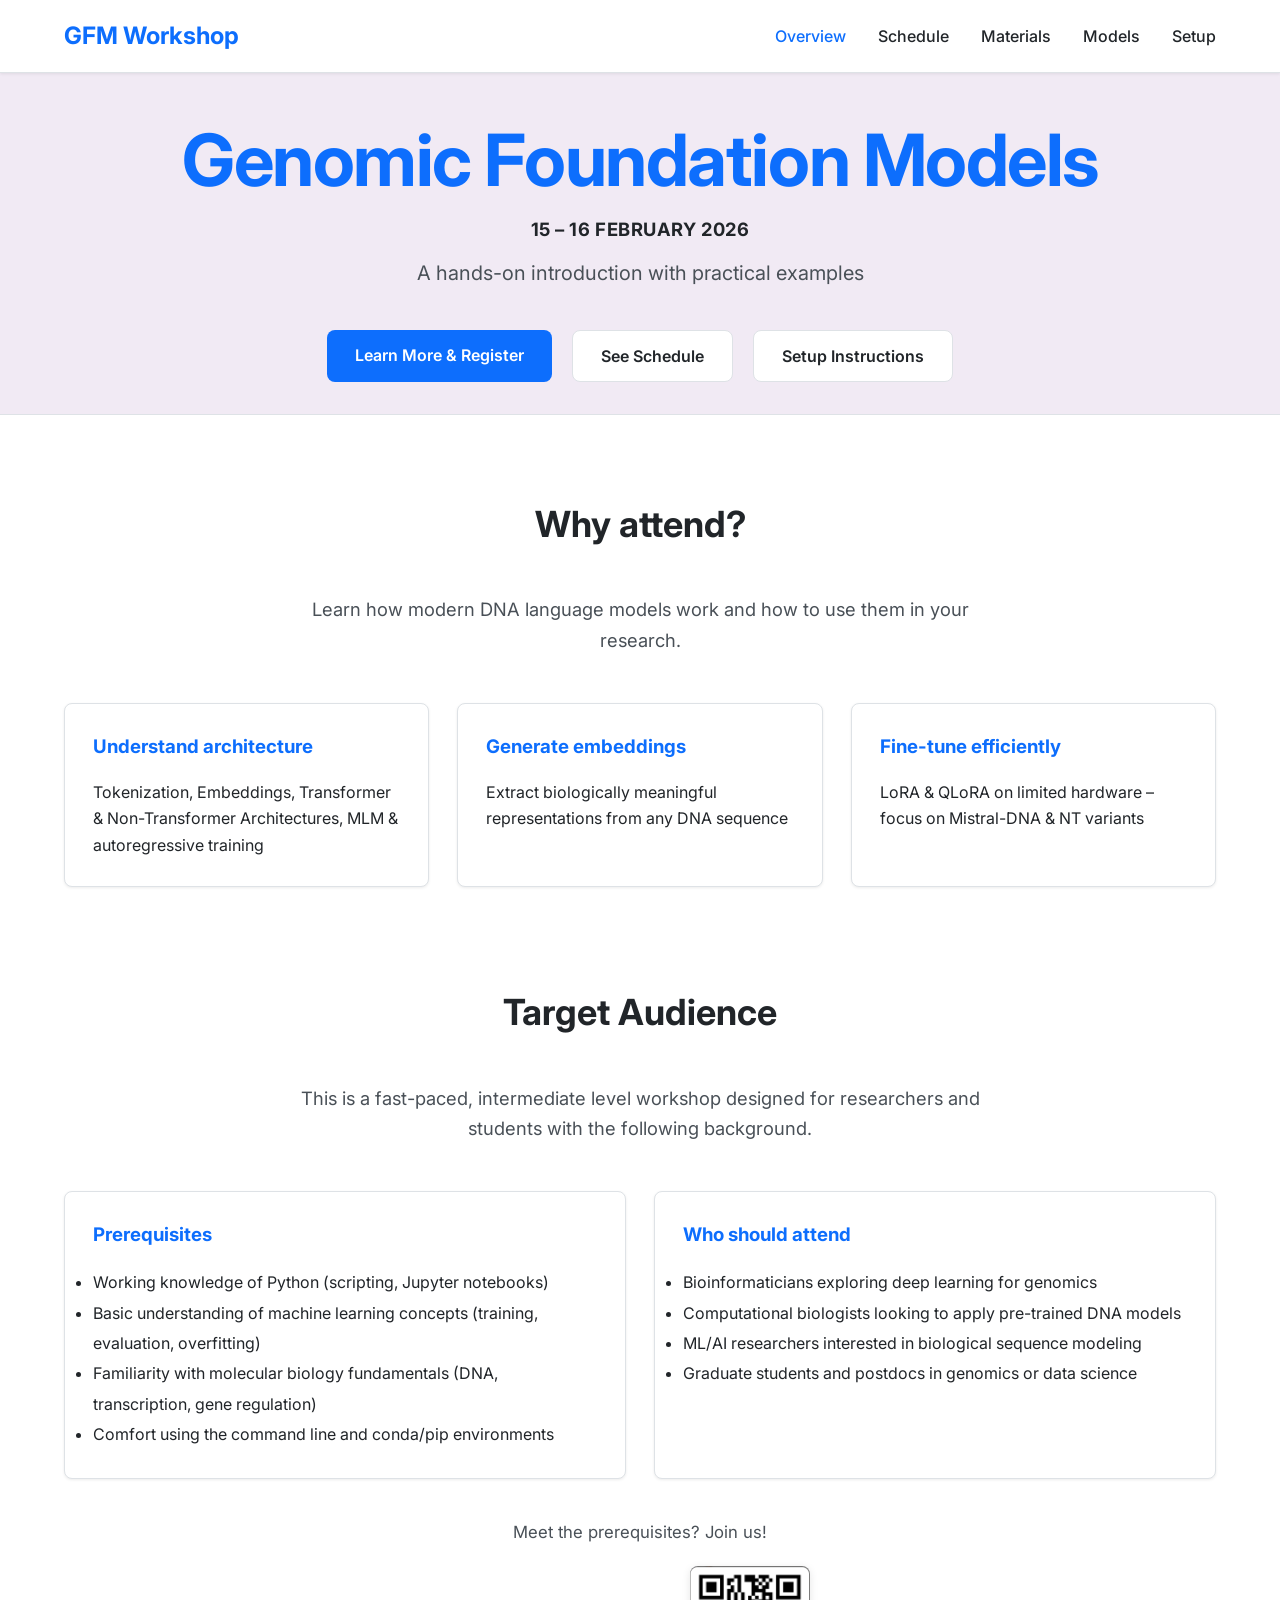
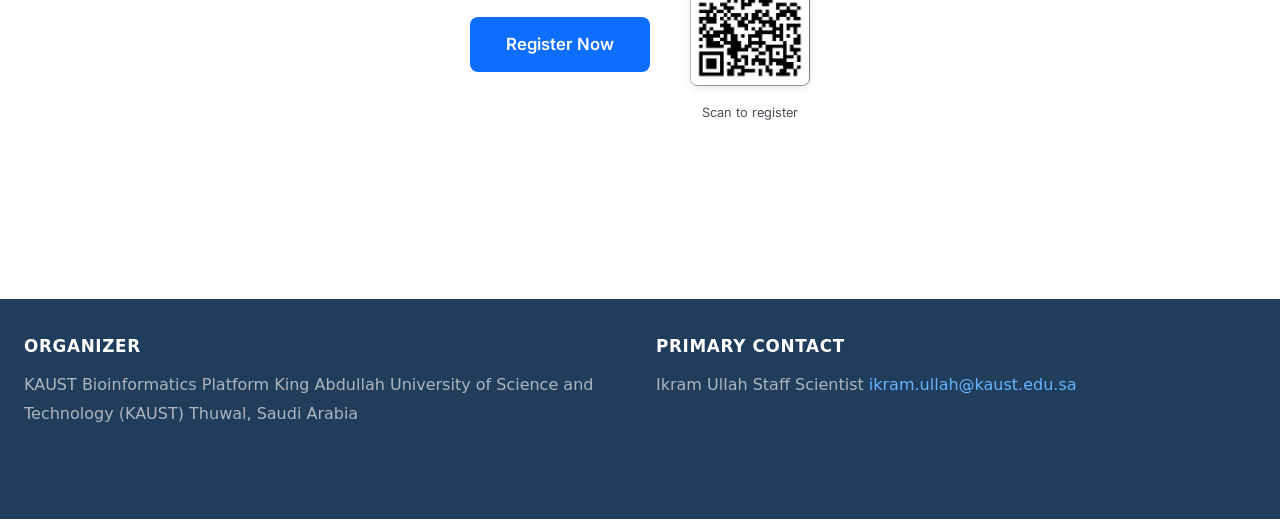
==== docs/index.html @ d3a3a829 "Adding GFM course material" ====
<!DOCTYPE html>
<html lang="en">
<head>
  <meta charset="UTF-8" />
  <meta name="viewport" content="width=device-width, initial-scale=1.0"/>
  <title>Genomic Foundation Models Workshop | KAUST</title>
  <meta name="description" content="2-day hands-on workshop on genomic foundation models – DNABERT-2, Nucleotide Transformer, Mistral-DNA, LoRA fine-tuning."/>
  <link rel="stylesheet" href="styles.css"/>
  <link rel="preconnect" href="https://fonts.googleapis.com">
  <link rel="preconnect" href="https://fonts.gstatic.com" crossorigin>
  <link href="https://fonts.googleapis.com/css2?family=Inter:wght@400;500;600;700&display=swap" rel="stylesheet">
</head>
<body>

<a href="#main" class="skip-link">Skip to main content</a>

<nav>
  <div class="nav-container">
    <div class="logo">GFM Workshop</div>
    <ul>
      <li><a href="index.html" class="active">Overview</a></li>
      <li><a href="schedule.html">Schedule</a></li>
      <li><a href="materials.html">Materials</a></li>
      <li><a href="models.html">Models</a></li>
      <li><a href="setup.html">Setup</a></li>
    </ul>
  </div>
</nav>

<section class="hero">
  <div class="container">
    <h1>Genomic Foundation Models</h1>
    <p class="date-line">15 – 16 February 2026</p>
    <p class="subtitle">A hands-on introduction with practical examples</p>
  
    <div class="cta-buttons">
      <a href="#target-audience" class="btn btn-primary">Learn More &amp; Register</a>
      <a href="schedule.html" class="btn btn-secondary">See Schedule</a>
      <a href="setup.html" class="btn btn-secondary">Setup Instructions</a>
    </div>
  </div>
</section>

<main id="main">

  <section>
    <div class="container">
      <h2>Why attend?</h2>
      <p class="section-subtitle">Learn how modern DNA language models work and how to use them in your research.</p>

      <div class="card-grid">
        <div class="card">
          <h3>Understand architecture</h3>
          <p>Tokenization, Embeddings, Transformer &amp; Non-Transformer Architectures, MLM &amp; autoregressive training</p>
        </div>
        <div class="card">
          <h3>Generate embeddings</h3>
          <p>Extract biologically meaningful representations from any DNA sequence</p>
        </div>
        <div class="card">
          <h3>Fine-tune efficiently</h3>
          <p>LoRA & QLoRA on limited hardware – focus on Mistral-DNA & NT variants</p>
        </div>
      </div>
    </div>
  </section>

  <section id="target-audience" style="padding-top: 1rem; scroll-margin-top: 4rem;">
    <div class="container">
      <h2>Target Audience</h2>
      <p class="section-subtitle">This is a fast-paced, intermediate level workshop designed for researchers and students with the following background.</p>

      <div class="card-grid">
        <div class="card">
          <h3>Prerequisites</h3>
          <ul style="line-height:1.9; margin-top:1rem;">
            <li>Working knowledge of Python (scripting, Jupyter notebooks)</li>
            <li>Basic understanding of machine learning concepts (training, evaluation, overfitting)</li>
            <li>Familiarity with molecular biology fundamentals (DNA, transcription, gene regulation)</li>
            <li>Comfort using the command line and conda/pip environments</li>
          </ul>
        </div>
        <div class="card">
          <h3>Who should attend</h3>
          <ul style="line-height:1.9; margin-top:1rem;">
            <li>Bioinformaticians exploring deep learning for genomics</li>
            <li>Computational biologists looking to apply pre-trained DNA models</li>
            <li>ML/AI researchers interested in biological sequence modeling</li>
            <li>Graduate students and postdocs in genomics or data science</li>
          </ul>
        </div>
      </div>

      <div style="text-align:center; margin-top:2.5rem;">
        <p style="font-size:1.05rem; color:var(--color-text-light); margin-bottom:1.25rem;">Meet the prerequisites? Join us!</p>
        <div style="display:flex; align-items:center; justify-content:center; gap:2.5rem; flex-wrap:wrap;">
          <a href="https://forms.office.com/r/J6aNQQM4vn" target="_blank" class="btn btn-primary" style="font-size:1.05rem; padding:0.85rem 2.25rem;">Register Now</a>
          <div style="text-align:center;">
            <img src="qr-gfm.png" alt="QR code for registration" style="width:120px; height:120px; border-radius:8px; box-shadow:0 2px 8px rgba(0,0,0,0.1);">
            <p style="font-size:0.8rem; color:var(--color-text-light); margin-top:0.5rem;">Scan to register</p>
          </div>
        </div>
      </div>
    </div>
  </section>

</main>

<iframe src="footer.html" style="border: none; width: 100%; height: 220px; overflow: hidden; background: #0d1b2a; margin-top: 6rem;"></iframe>

</body>
</html>
---- docs/styles.css ----
/* ==========================================================================
   Modernized GFM Workshop style – 2026 edition
   ========================================================================== */

:root {
  --color-primary:    #0d6efd;      /* bootstrap-like blue, trust */
  --color-primary-d:  #0b5ed7;
  --color-accent:     #198754;      /* success green – biology/life-sciences feel */
  --color-accent-d:   #157347;
  --color-text:       #212529;
  --color-text-light: #495057;
  --color-bg:         #ffffff;
  --color-bg-light:   #f8f9fa;
  --color-border:     #dee2e6;
  --radius:           8px;
  --shadow-sm:        0 1px 3px rgba(0,0,0,0.08);
  --shadow-md:        0 4px 12px rgba(0,0,0,0.10);
}

* {
  margin: 0;
  padding: 0;
  box-sizing: border-box;
}

html {
  scroll-behavior: smooth;
}

body {
  font-family: 'Inter', system-ui, sans-serif;
  line-height: 1.65;
  color: var(--color-text);
  background: var(--color-bg);
}

.skip-link {
  position: absolute;
  top: -100px;
  left: 0;
  background: var(--color-primary);
  color: white;
  padding: 0.5rem 1rem;
  z-index: 9999;
}
.skip-link:focus { top: 0; }

nav {
  position: sticky;
  top: 0;
  background: white;
  border-bottom: 1px solid var(--color-border);
  z-index: 1000;
  box-shadow: var(--shadow-sm);
}

.nav-container {
  max-width: 1200px;
  margin: 0 auto;
  padding: 1rem 1.5rem;
  display: flex;
  justify-content: space-between;
  align-items: center;
}

.logo {
  font-size: 1.5rem;
  font-weight: 700;
  color: var(--color-primary);
}

nav ul {
  display: flex;
  gap: 2rem;
  list-style: none;
}

nav a {
  color: var(--color-text);
  text-decoration: none;
  font-weight: 500;
  transition: color 0.15s;
}

nav a:hover,
nav a.active { color: var(--color-primary); }

.hero {
  background: #f1eaf4;
  border-bottom: 1px solid var(--color-border);
  padding: 3rem 1.5rem 2rem;
  text-align: center;
}

.hero h1 {
  font-size: clamp(2.8rem, 7vw, 4.5rem);
  margin-bottom: 1rem;
  color: var(--color-primary);
  line-height: 1.08;
  font-weight: 700;
  letter-spacing: -0.02em;
}

.hero .date-line {
  font-size: 1.15rem;
  font-weight: 700;
  color: var(--color-text);
  margin-bottom: 0.75rem;
  letter-spacing: 0.03em;
  text-transform: uppercase;
}

.hero .subtitle {
  font-size: 1.25rem;
  color: var(--color-text-light);
  margin-bottom: 2.5rem;
  max-width: 600px;
  margin-left: auto;
  margin-right: auto;
}

.cta-buttons {
  display: flex;
  gap: 1.25rem;
  justify-content: center;
  flex-wrap: wrap;
}

.btn {
  display: inline-block;
  padding: 0.75rem 1.75rem;
  border-radius: var(--radius);
  font-weight: 600;
  text-decoration: none;
  transition: all 0.2s;
}

.btn-primary {
  background: var(--color-primary);
  color: white;
}

.btn-primary:hover {
  background: var(--color-primary-d);
  transform: translateY(-1px);
}

.btn-secondary {
  background: white;
  border: 1px solid var(--color-border);
  color: var(--color-text);
}

.btn-secondary:hover {
  border-color: var(--color-primary);
  color: var(--color-primary);
}

.container {
  max-width: 1200px;
  margin: 0 auto;
  padding: 0 1.5rem;
}

section {
  padding: 5rem 0;
}

h2 {
  font-size: 2.25rem;
  margin-bottom: 2.5rem;
  text-align: center;
  color: var(--color-text);
}

.section-subtitle {
  text-align: center;
  color: var(--color-text-light);
  margin-bottom: 3rem;
  font-size: 1.15rem;
  max-width: 720px;
  margin-left: auto;
  margin-right: auto;
}

.card-grid {
  display: grid;
  grid-template-columns: repeat(auto-fit, minmax(320px, 1fr));
  gap: 1.75rem;
}

.card {
  background: white;
  border: 1px solid var(--color-border);
  border-radius: var(--radius);
  padding: 1.75rem;
  box-shadow: var(--shadow-sm);
  transition: all 0.2s;
}

.card:hover {
  transform: translateY(-4px);
  box-shadow: var(--shadow-md);
  border-color: var(--color-primary);
}

.card h3 {
  margin-bottom: 1rem;
  color: var(--color-primary);
}

footer {
  background: #0d1b2a;
  color: #adb5bd;
  padding: 4rem 1.5rem 2rem;
  margin-top: 6rem;
}

.footer-content {
  max-width: 1200px;
  margin: 0 auto;
  display: grid;
  grid-template-columns: repeat(auto-fit, minmax(240px, 1fr));
  gap: 3rem;
}

.footer-bottom {
  text-align: center;
  margin-top: 3rem;
  padding-top: 2rem;
  border-top: 1px solid #343a40;
  font-size: 0.95rem;
}

/* ==========================================================================
   Responsive
   ========================================================================== */

@media (max-width: 768px) {
  .hero { padding: 6rem 1rem 4rem; }
  .hero h1 { font-size: 2.8rem; }
  nav ul { gap: 1.25rem; font-size: 0.95rem; }
  .card-grid { grid-template-columns: 1fr; }
}
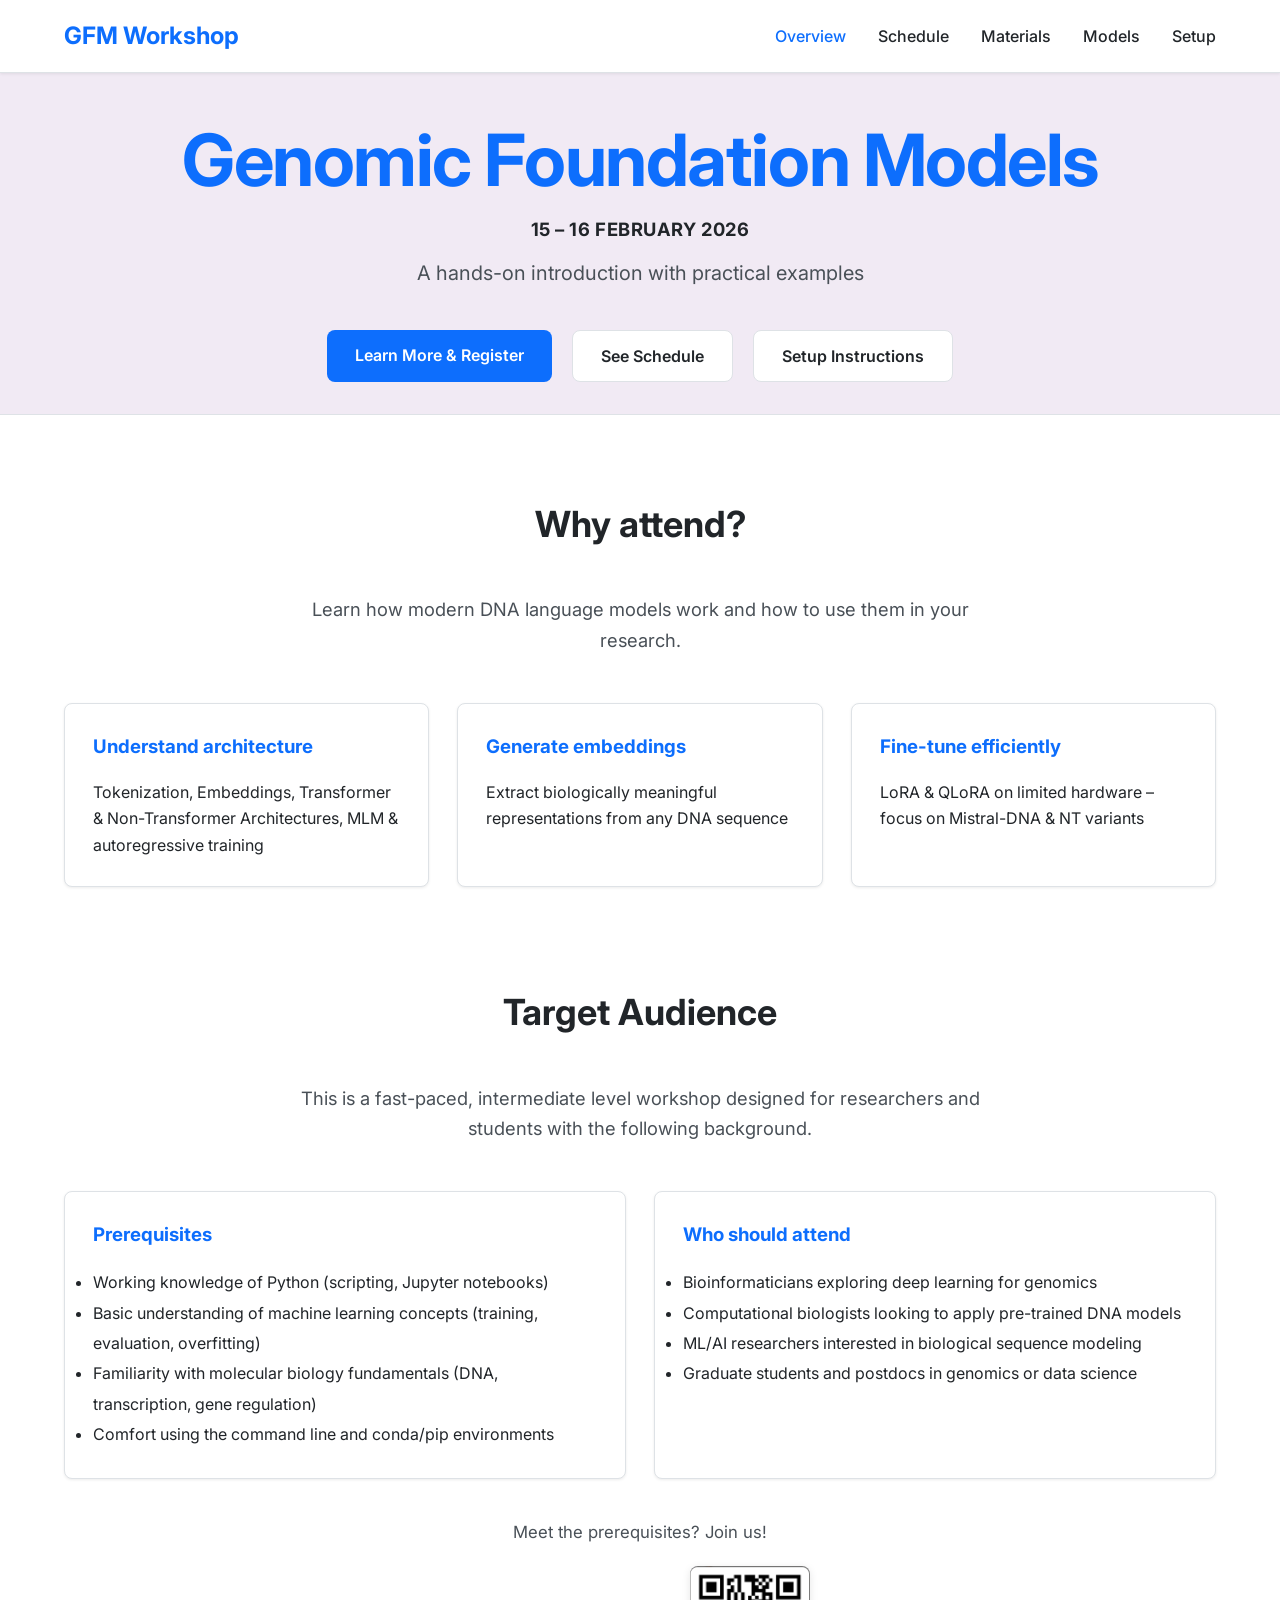
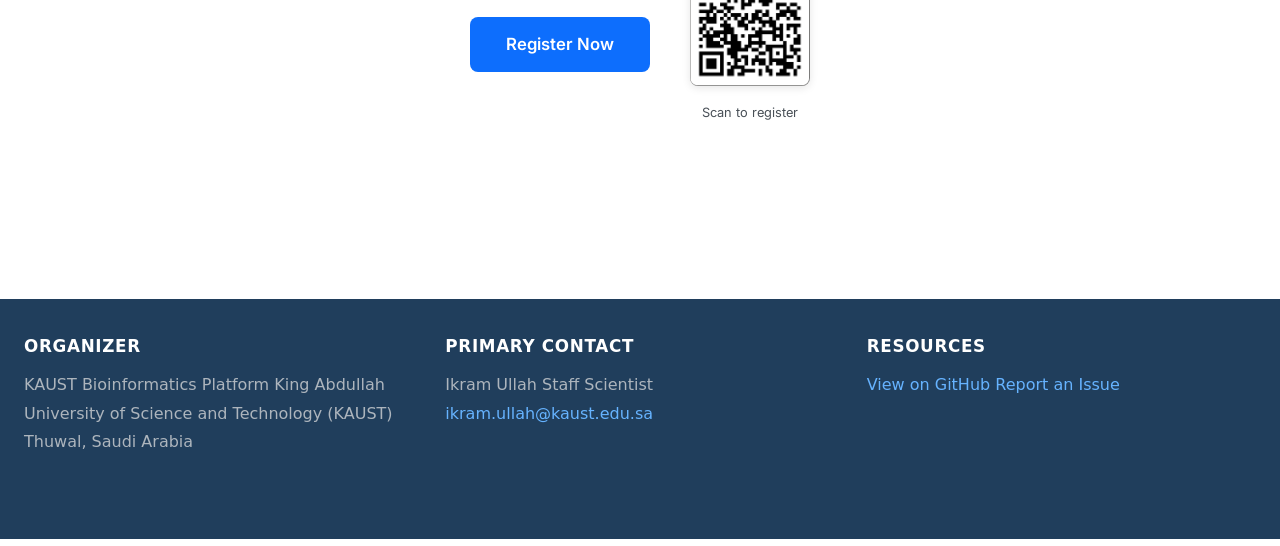
==== commit 6d1a9ee2: "Add cross-links between GitHub repo and website, and MS Forms CSV - Add website badge to README.md l" ====
--- a/docs/index.html
+++ b/docs/index.html
@@ -106,7 +106,7 @@
 
 </main>
 
-<iframe src="footer.html" style="border: none; width: 100%; height: 220px; overflow: hidden; background: #0d1b2a; margin-top: 6rem;"></iframe>
+<iframe src="footer.html" style="border: none; width: 100%; height: 240px; overflow: hidden; background: #0d1b2a; margin-top: 6rem;"></iframe>
 
 </body>
 </html>
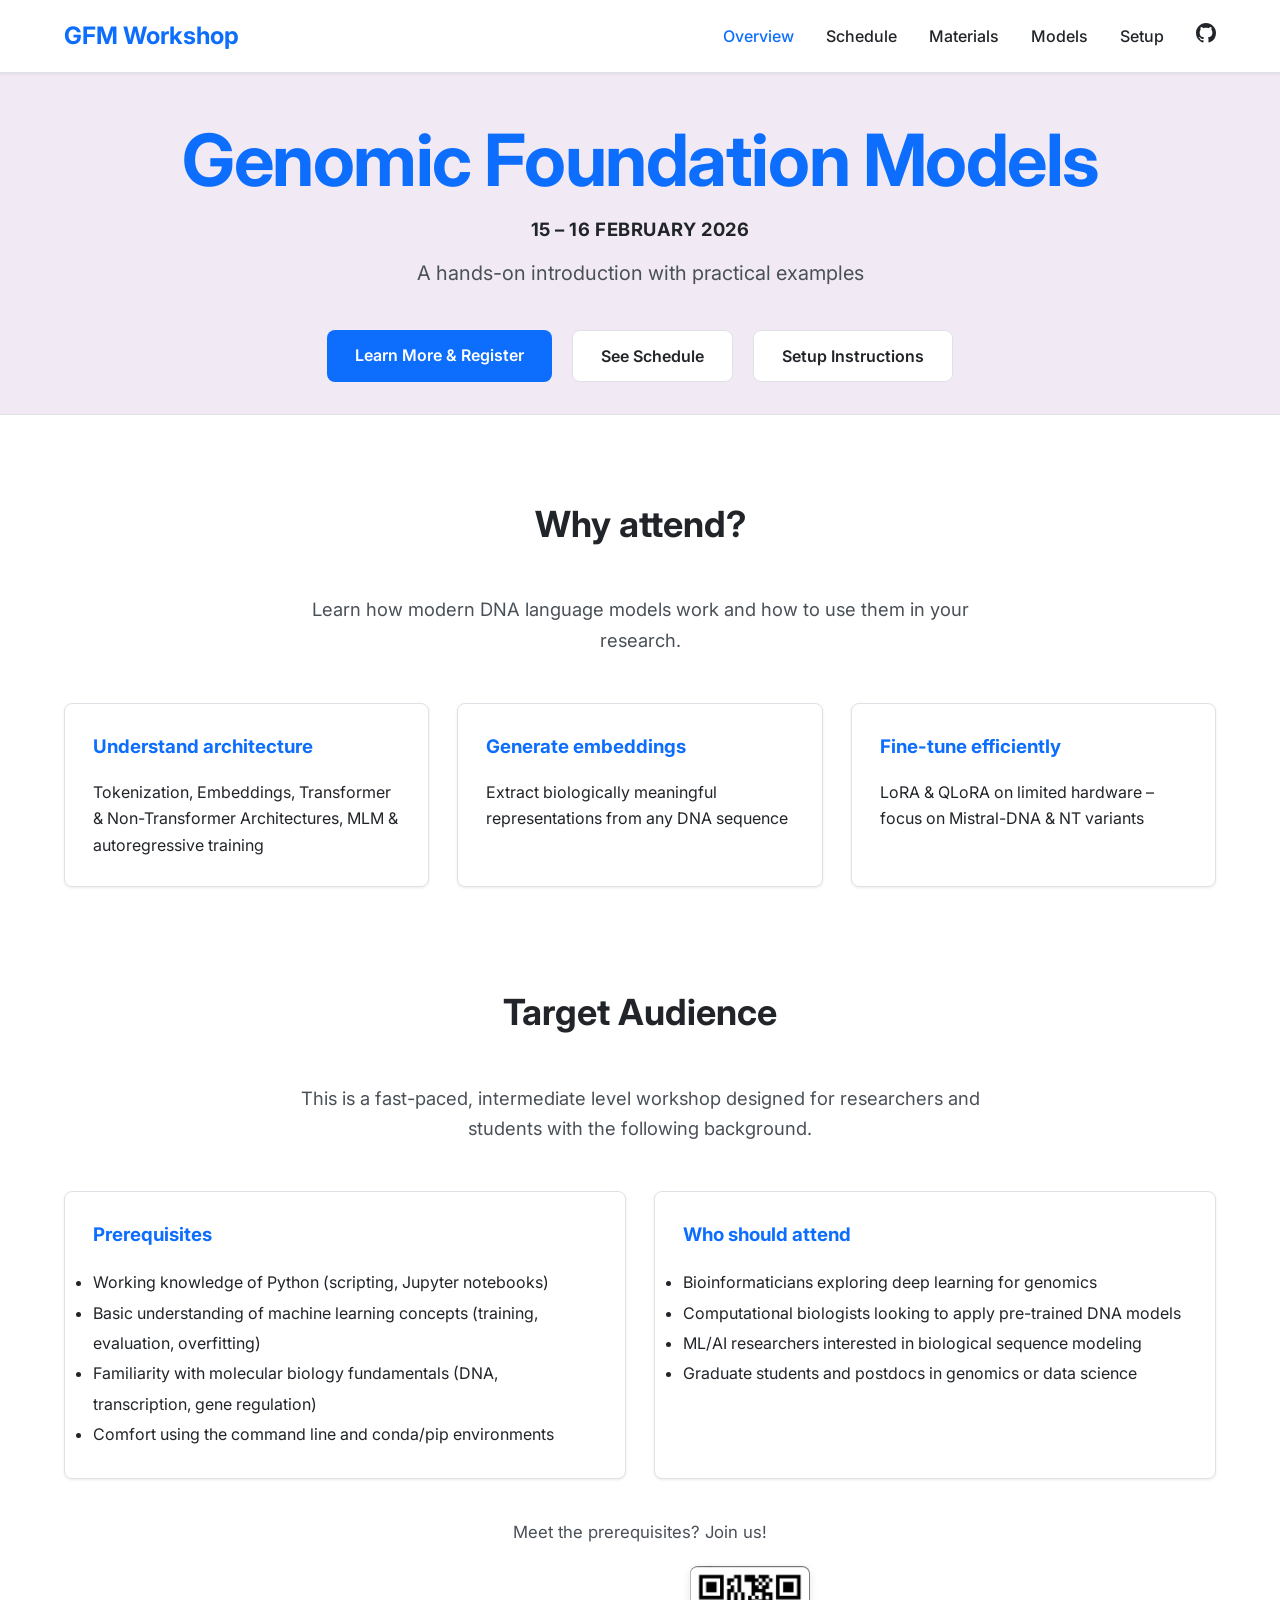
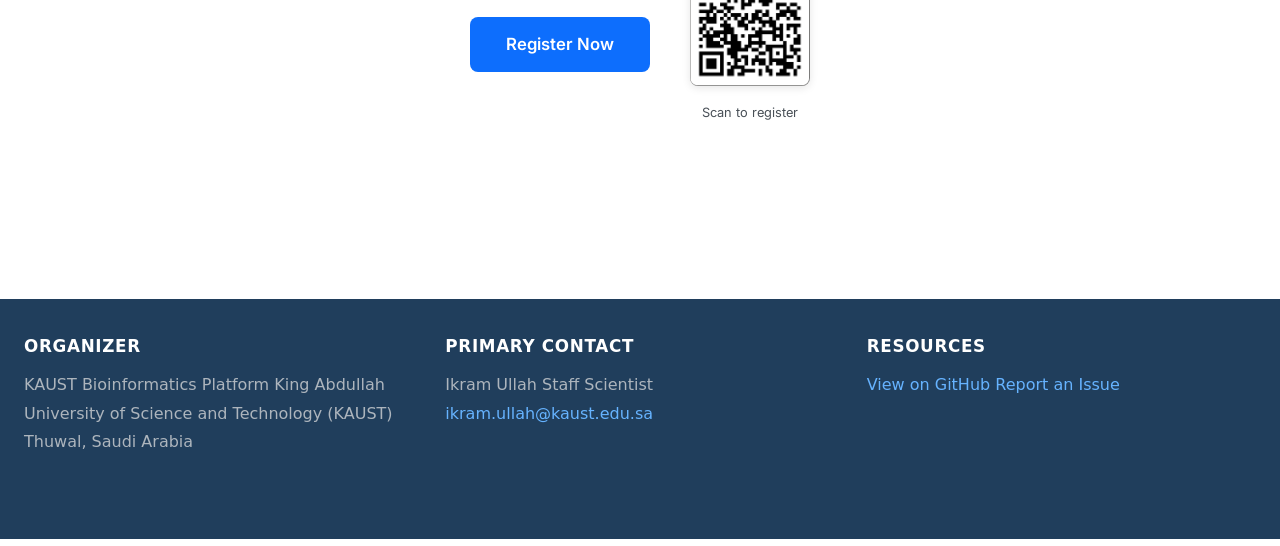
==== commit 904bc346: "Add GitHub icon to navbar across all pages" ====
--- a/docs/index.html
+++ b/docs/index.html
@@ -23,6 +23,7 @@
       <li><a href="materials.html">Materials</a></li>
       <li><a href="models.html">Models</a></li>
       <li><a href="setup.html">Setup</a></li>
+      <li><a href="https://github.com/bioinfo-kaust/gfm-workshop" target="_blank" rel="noopener noreferrer" aria-label="View on GitHub" style="display:flex;align-items:center;color:var(--color-text);transition:color 0.15s;"><svg xmlns="http://www.w3.org/2000/svg" width="20" height="20" viewBox="0 0 24 24" fill="currentColor" aria-hidden="true"><path d="M12 0C5.37 0 0 5.37 0 12c0 5.31 3.435 9.795 8.205 11.385.6.105.825-.255.825-.57 0-.285-.015-1.23-.015-2.235-3.015.555-3.795-.735-4.035-1.41-.135-.345-.72-1.41-1.23-1.695-.42-.225-1.02-.78-.015-.795.945-.015 1.62.87 1.845 1.23 1.08 1.815 2.805 1.305 3.495.99.105-.78.42-1.305.765-1.605-2.67-.3-5.46-1.335-5.46-5.925 0-1.305.465-2.385 1.23-3.225-.12-.3-.54-1.53.12-3.18 0 0 1.005-.315 3.3 1.23.96-.27 1.98-.405 3-.405s2.04.135 3 .405c2.295-1.56 3.3-1.23 3.3-1.23.66 1.65.24 2.88.12 3.18.765.84 1.23 1.905 1.23 3.225 0 4.605-2.805 5.625-5.475 5.925.435.375.81 1.095.81 2.22 0 1.605-.015 2.895-.015 3.3 0 .315.225.69.825.57A12.02 12.02 0 0024 12c0-6.63-5.37-12-12-12z"/></svg></a></li>
     </ul>
   </div>
 </nav>
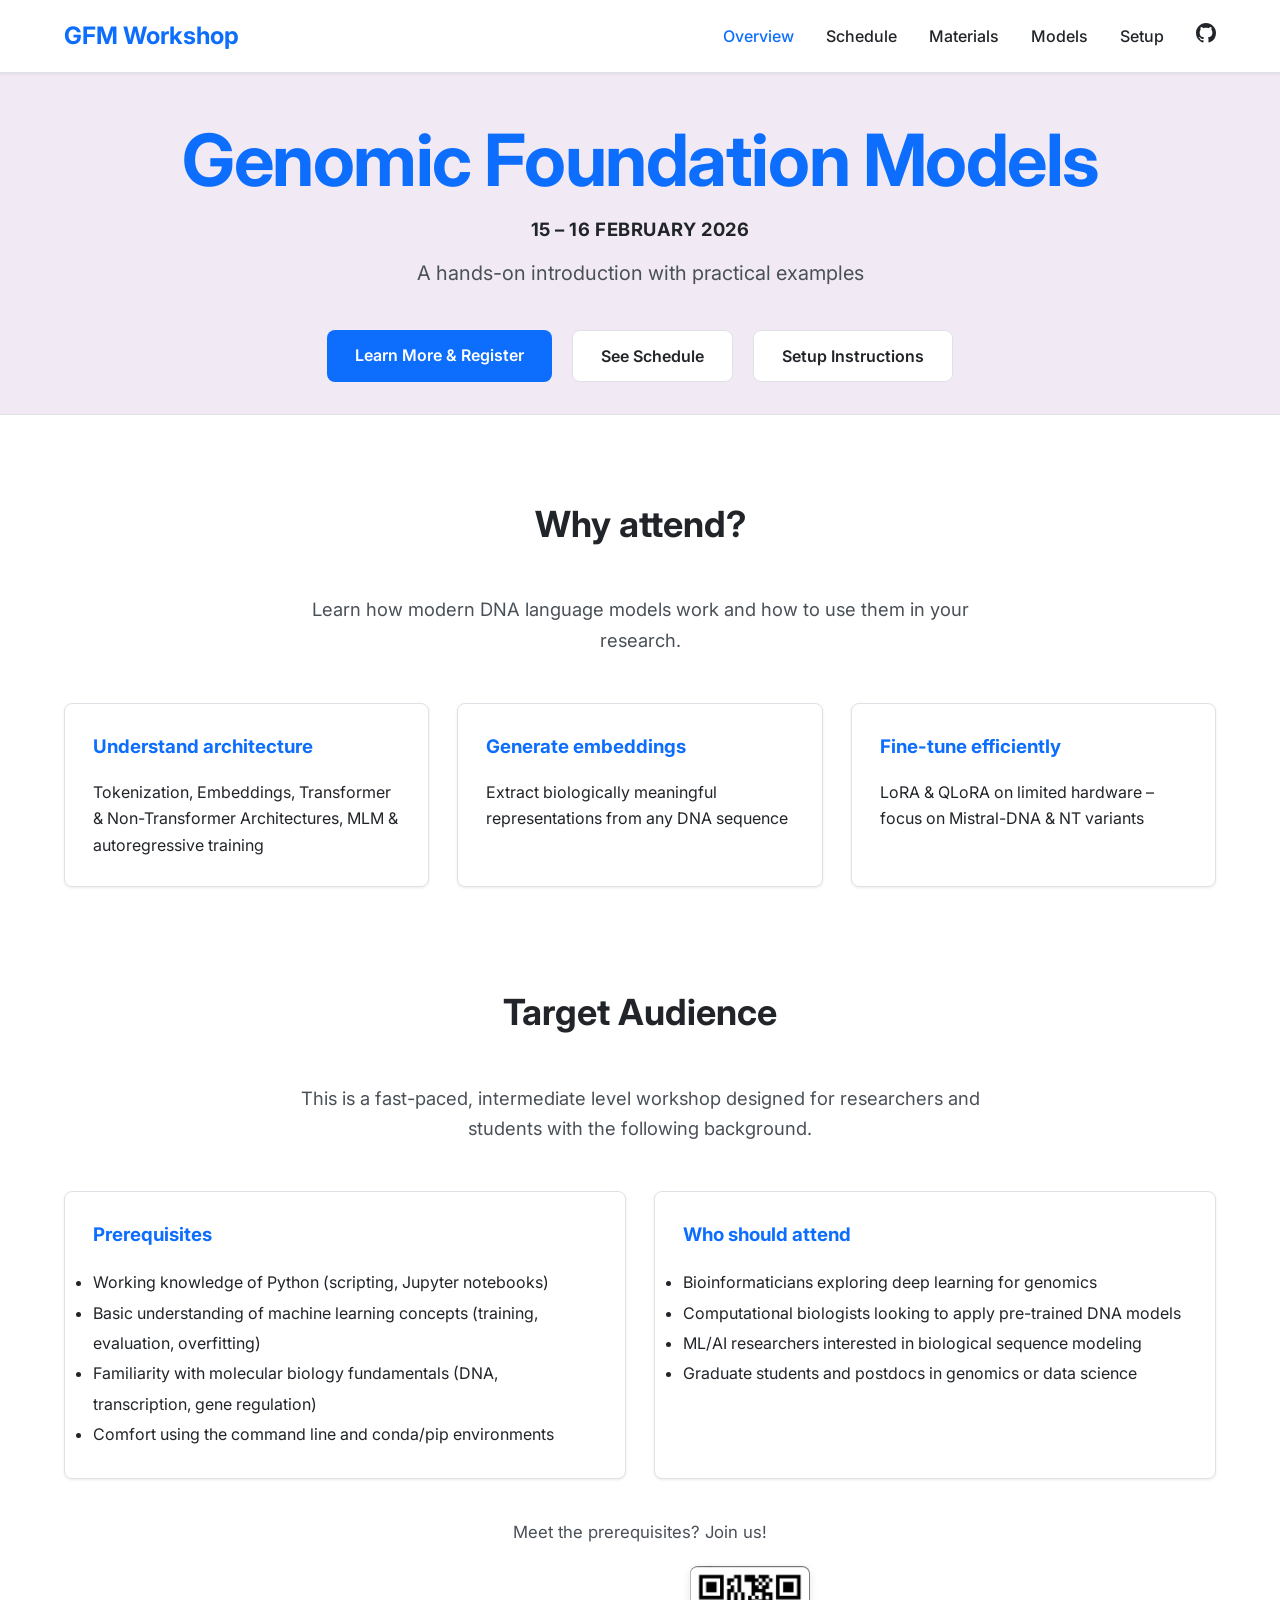
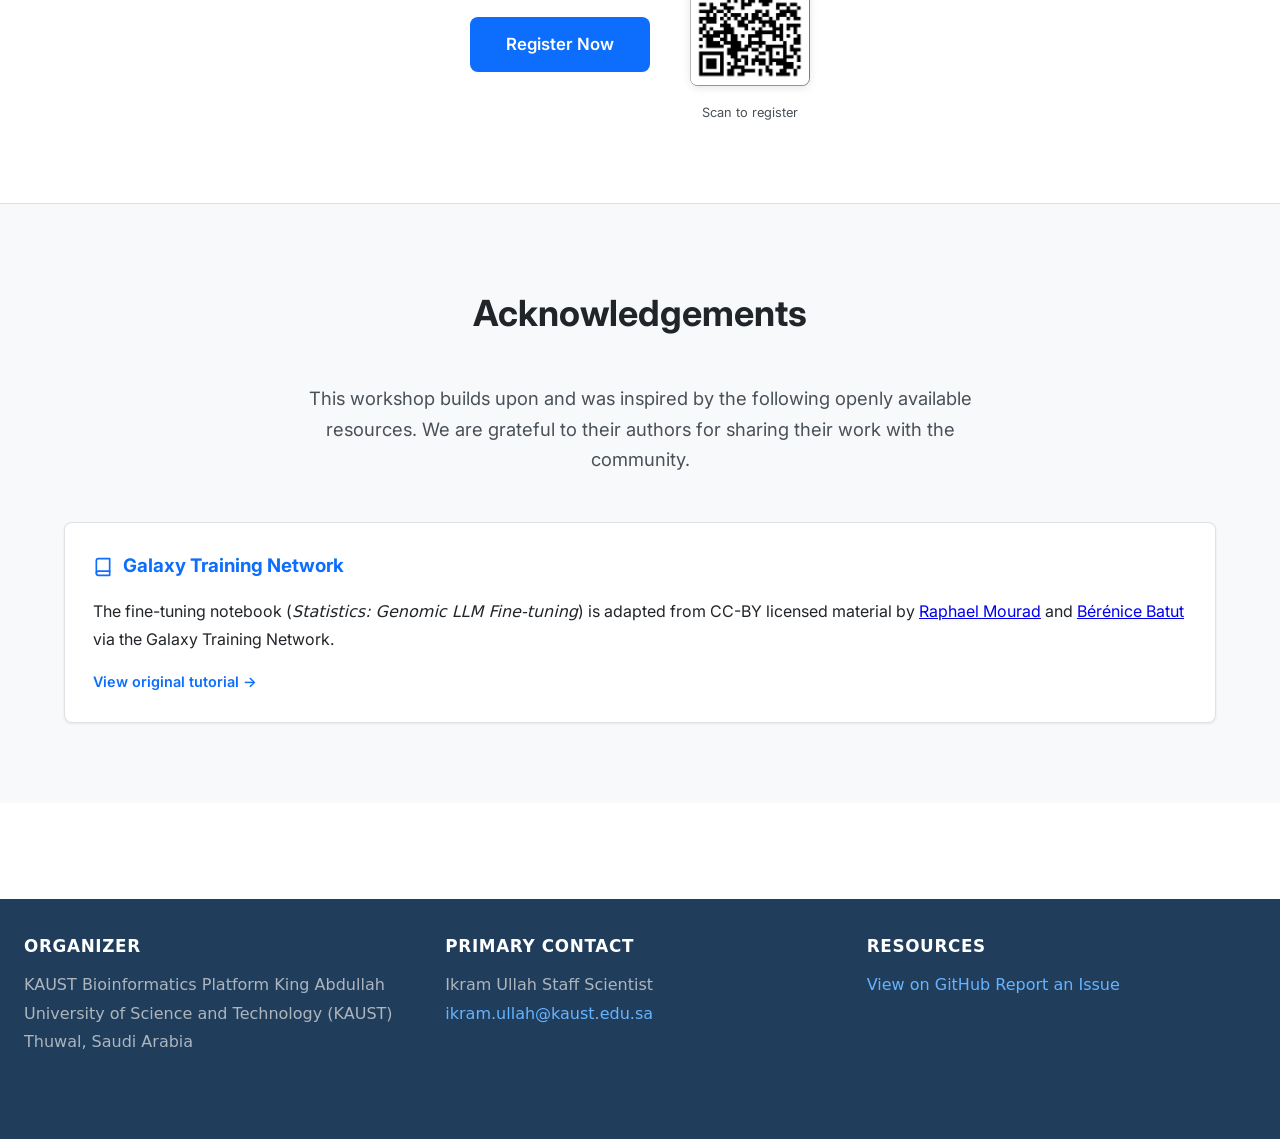
==== commit 752668d0: "Add acknowledgements section to index page Credits Galaxy Training Network (CC BY) tutorial on genom" ====
--- a/docs/index.html
+++ b/docs/index.html
@@ -105,6 +105,32 @@
     </div>
   </section>
 
+  <section style="background: var(--color-bg-light); border-top: 1px solid var(--color-border);">
+    <div class="container">
+      <h2>Acknowledgements</h2>
+      <p class="section-subtitle">This workshop builds upon and was inspired by the following openly available resources. We are grateful to their authors for sharing their work with the community.</p>
+
+      <div class="card-grid" style="grid-template-columns: repeat(auto-fit, minmax(340px, 1fr));">
+
+        <div class="card">
+          <h3 style="display:flex; align-items:center; gap:0.6rem;">
+            <svg xmlns="http://www.w3.org/2000/svg" width="20" height="20" viewBox="0 0 24 24" fill="none" stroke="currentColor" stroke-width="2" stroke-linecap="round" stroke-linejoin="round" style="flex-shrink:0; color:var(--color-primary);"><path d="M4 19.5A2.5 2.5 0 0 1 6.5 17H20"/><path d="M6.5 2H20v20H6.5A2.5 2.5 0 0 1 4 19.5v-15A2.5 2.5 0 0 1 6.5 2z"/></svg>
+            Galaxy Training Network
+          </h3>
+          <p style="margin-bottom:1rem;">The fine-tuning notebook (<em>Statistics: Genomic LLM Fine-tuning</em>) is adapted from CC-BY licensed material by
+            <a href="https://training.galaxyproject.org/hall-of-fame/raphaelmourad/" target="_blank" rel="noopener noreferrer">Raphael Mourad</a> and
+            <a href="https://training.galaxyproject.org/hall-of-fame/bebatut/" target="_blank" rel="noopener noreferrer">Bérénice Batut</a>
+            via the Galaxy Training Network.
+          </p>
+          <a href="https://training.galaxyproject.org/training-material/topics/statistics/tutorials/genomic-llm-finetuning/tutorial.html" target="_blank" rel="noopener noreferrer" style="font-size:0.9rem; font-weight:600; color:var(--color-primary); text-decoration:none;">
+            View original tutorial →
+          </a>
+        </div>
+
+      </div>
+    </div>
+  </section>
+
 </main>
 
 <iframe src="footer.html" style="border: none; width: 100%; height: 240px; overflow: hidden; background: #0d1b2a; margin-top: 6rem;"></iframe>
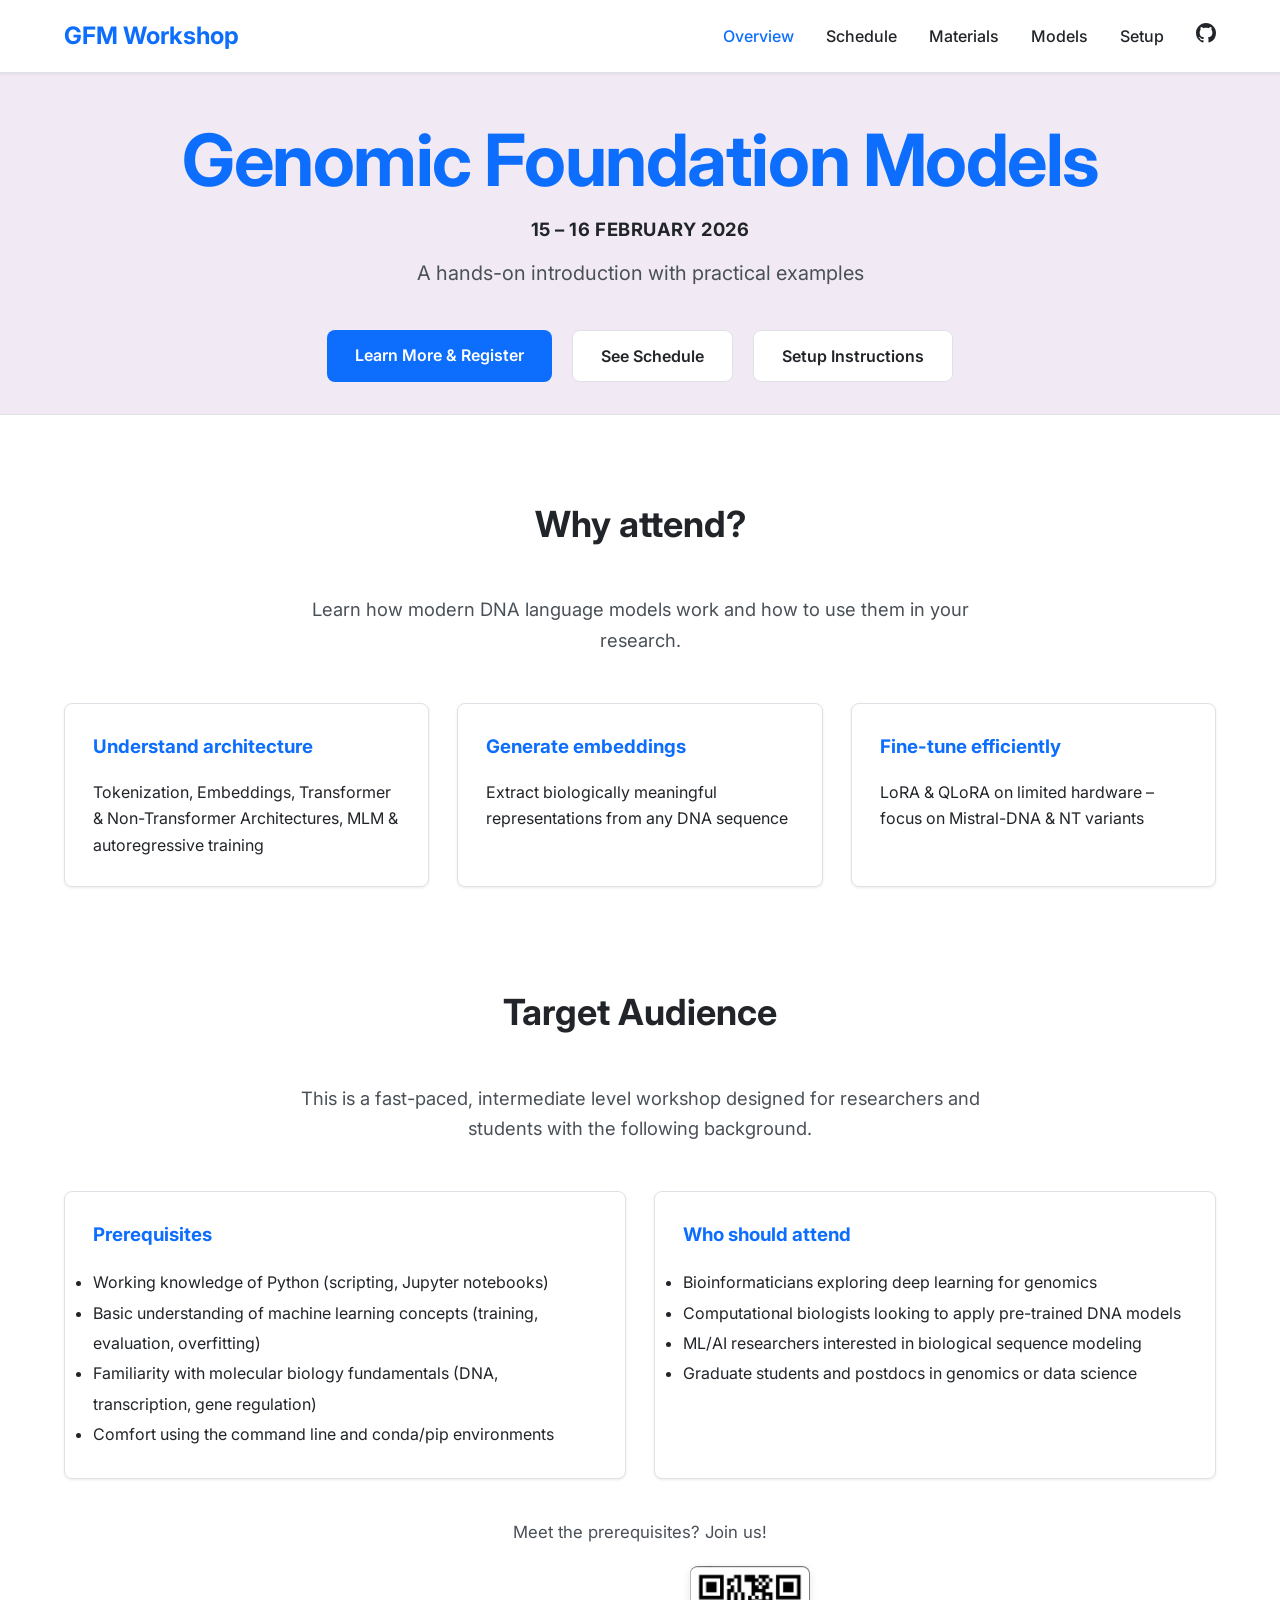
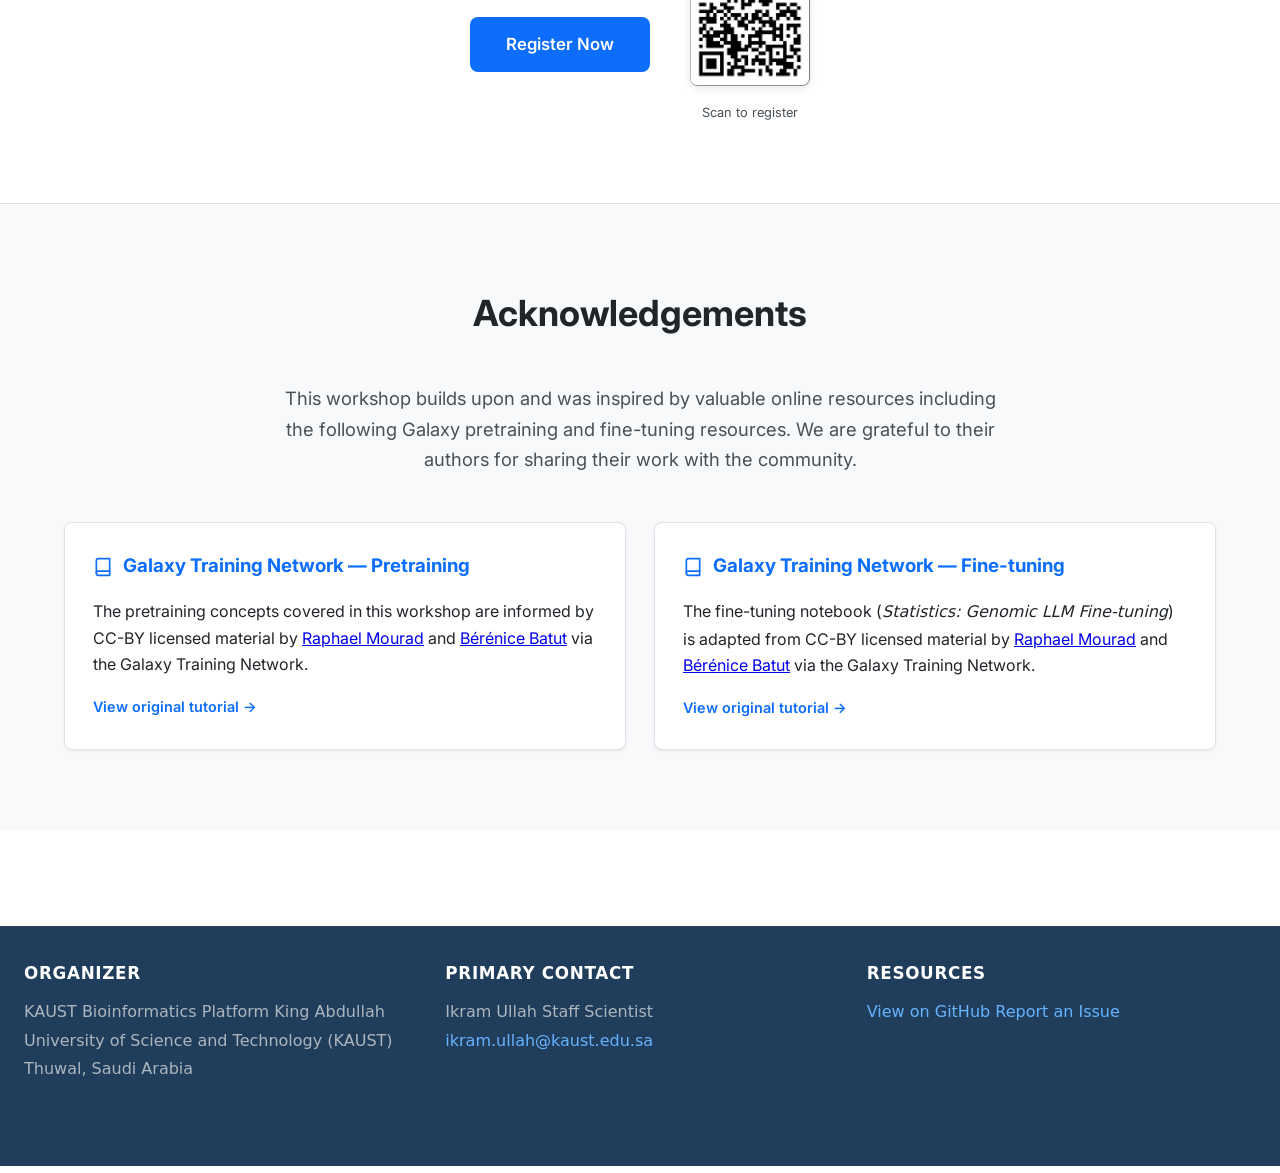
==== commit f7d15f6e: "Update acknowledgements: new subtitle and add Galaxy pretraining tutorial card" ====
--- a/docs/index.html
+++ b/docs/index.html
@@ -108,14 +108,29 @@
   <section style="background: var(--color-bg-light); border-top: 1px solid var(--color-border);">
     <div class="container">
       <h2>Acknowledgements</h2>
-      <p class="section-subtitle">This workshop builds upon and was inspired by the following openly available resources. We are grateful to their authors for sharing their work with the community.</p>
+      <p class="section-subtitle">This workshop builds upon and was inspired by valuable online resources including the following Galaxy pretraining and fine-tuning resources. We are grateful to their authors for sharing their work with the community.</p>
 
       <div class="card-grid" style="grid-template-columns: repeat(auto-fit, minmax(340px, 1fr));">
 
         <div class="card">
           <h3 style="display:flex; align-items:center; gap:0.6rem;">
             <svg xmlns="http://www.w3.org/2000/svg" width="20" height="20" viewBox="0 0 24 24" fill="none" stroke="currentColor" stroke-width="2" stroke-linecap="round" stroke-linejoin="round" style="flex-shrink:0; color:var(--color-primary);"><path d="M4 19.5A2.5 2.5 0 0 1 6.5 17H20"/><path d="M6.5 2H20v20H6.5A2.5 2.5 0 0 1 4 19.5v-15A2.5 2.5 0 0 1 6.5 2z"/></svg>
-            Galaxy Training Network
+            Galaxy Training Network — Pretraining
+          </h3>
+          <p style="margin-bottom:1rem;">The pretraining concepts covered in this workshop are informed by CC-BY licensed material by
+            <a href="https://training.galaxyproject.org/hall-of-fame/raphaelmourad/" target="_blank" rel="noopener noreferrer">Raphael Mourad</a> and
+            <a href="https://training.galaxyproject.org/hall-of-fame/bebatut/" target="_blank" rel="noopener noreferrer">Bérénice Batut</a>
+            via the Galaxy Training Network.
+          </p>
+          <a href="https://training.galaxyproject.org/training-material/topics/statistics/tutorials/genomic-llm-pretraining/tutorial.html" target="_blank" rel="noopener noreferrer" style="font-size:0.9rem; font-weight:600; color:var(--color-primary); text-decoration:none;">
+            View original tutorial →
+          </a>
+        </div>
+
+        <div class="card">
+          <h3 style="display:flex; align-items:center; gap:0.6rem;">
+            <svg xmlns="http://www.w3.org/2000/svg" width="20" height="20" viewBox="0 0 24 24" fill="none" stroke="currentColor" stroke-width="2" stroke-linecap="round" stroke-linejoin="round" style="flex-shrink:0; color:var(--color-primary);"><path d="M4 19.5A2.5 2.5 0 0 1 6.5 17H20"/><path d="M6.5 2H20v20H6.5A2.5 2.5 0 0 1 4 19.5v-15A2.5 2.5 0 0 1 6.5 2z"/></svg>
+            Galaxy Training Network — Fine-tuning
           </h3>
           <p style="margin-bottom:1rem;">The fine-tuning notebook (<em>Statistics: Genomic LLM Fine-tuning</em>) is adapted from CC-BY licensed material by
             <a href="https://training.galaxyproject.org/hall-of-fame/raphaelmourad/" target="_blank" rel="noopener noreferrer">Raphael Mourad</a> and
